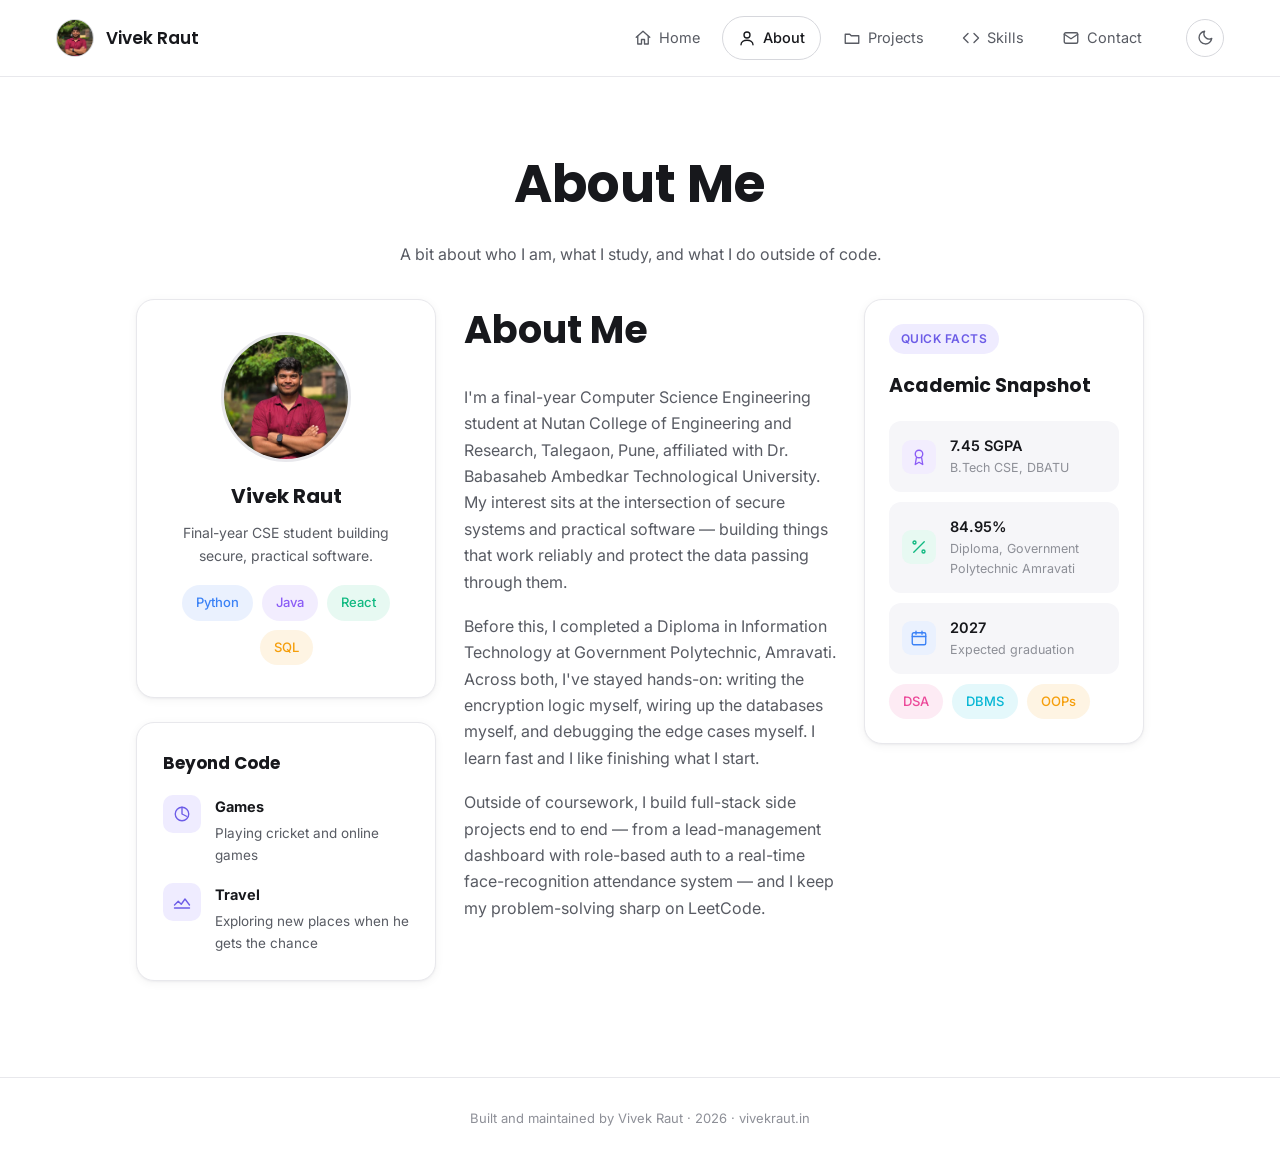
==== about.html @ debc8b9e "Replace with new portfolio design" ====
<!DOCTYPE html>
<html lang="en">
<head>
<meta charset="UTF-8">
<meta name="viewport" content="width=device-width, initial-scale=1.0">
<title>About — Vivek Raut</title>
<meta name="description" content="About Vivek Raut — Computer Science Engineering student at Nutan College of Engineering and Research, Talegaon, Pune.">
<link rel="preconnect" href="https://fonts.googleapis.com">
<link rel="preconnect" href="https://fonts.gstatic.com" crossorigin>
<link href="https://fonts.googleapis.com/css2?family=Poppins:wght@500;600;700&family=Inter:wght@400;500;600&family=IBM+Plex+Mono:wght@400;500&display=swap" rel="stylesheet">
<link rel="stylesheet" href="css/style.css">
</head>
<body>

<nav class="nav">
  <a href="index.html" class="nav__brand">
    <img src="assets/vivek-circle.jpg" alt="">
    <span>Vivek Raut</span>
  </a>
  <ul class="nav__links" id="navLinks">
    <li><a href="index.html"><svg class="icon" viewBox="0 0 24 24"><path d="M3 11l9-8 9 8"/><path d="M5 10v10h5v-6h4v6h5V10"/></svg>Home</a></li>
    <li><a href="about.html" class="is-active"><svg class="icon" viewBox="0 0 24 24"><circle cx="12" cy="8" r="4"/><path d="M4 21c0-4 4-6 8-6s8 2 8 6"/></svg>About</a></li>
    <li><a href="projects.html"><svg class="icon" viewBox="0 0 24 24"><path d="M3 7h6l2 2h10v10H3z"/></svg>Projects</a></li>
    <li><a href="skills.html"><svg class="icon" viewBox="0 0 24 24"><path d="M8 6l-6 6 6 6"/><path d="M16 6l6 6-6 6"/></svg>Skills</a></li>
    <li><a href="contact.html"><svg class="icon" viewBox="0 0 24 24"><rect x="3" y="5" width="18" height="14" rx="2"/><path d="M3 7l9 6 9-6"/></svg>Contact</a></li>
  </ul>
  <div class="nav__actions">
    <button class="nav__theme" id="themeToggle" aria-label="Toggle theme">
      <svg class="icon icon-moon" viewBox="0 0 24 24"><path d="M21 12.5A8.5 8.5 0 1111.5 3 7 7 0 0021 12.5z"/></svg>
      <svg class="icon icon-sun" viewBox="0 0 24 24"><circle cx="12" cy="12" r="4"/><path d="M12 2v2M12 20v2M4.9 4.9l1.4 1.4M17.7 17.7l1.4 1.4M2 12h2M20 12h2M4.9 19.1l1.4-1.4M17.7 6.3l1.4-1.4"/></svg>
    </button>
    <button class="nav__toggle" id="navToggle" aria-label="Toggle menu" aria-expanded="false">
      <span></span><span></span><span></span>
    </button>
  </div>
</nav>

<div class="page-head reveal">
  <h1 class="page-head__title">About Me</h1>
  <p class="page-head__desc">A bit about who I am, what I study, and what I do outside of code.</p>
</div>

<section class="section">
  <div class="about__layout">

    <aside>
      <div class="card profile-card reveal">
        <img src="assets/vivek-circle.jpg" alt="Vivek Raut">
        <h2>Vivek Raut</h2>
        <p>Final-year CSE student building secure, practical software.</p>
        <div class="chips">
          <span class="chip chip--blue">Python</span>
          <span class="chip chip--purple">Java</span>
          <span class="chip chip--green">React</span>
          <span class="chip chip--amber">SQL</span>
        </div>
      </div>

      <div class="card hobbies-card reveal">
        <h3>Beyond Code</h3>
        <div class="hobby">
          <span class="hobby__icon">
            <svg class="icon" viewBox="0 0 24 24" width="18" height="18"><circle cx="12" cy="12" r="9"/><path d="M12 3v9l6 3"/></svg>
          </span>
          <div>
            <h4>Games</h4>
            <p>Playing cricket and online games</p>
          </div>
        </div>
        <div class="hobby">
          <span class="hobby__icon">
            <svg class="icon" viewBox="0 0 24 24" width="18" height="18"><path d="M2 16l5-5 4 4 5-7 6 8"/><path d="M2 20h20"/></svg>
          </span>
          <div>
            <h4>Travel</h4>
            <p>Exploring new places when he gets the chance</p>
          </div>
        </div>
      </div>
    </aside>

    <div class="about-main reveal">
      <h1>About Me</h1>
      <p>
        I'm a final-year Computer Science Engineering student at Nutan
        College of Engineering and Research, Talegaon, Pune, affiliated
        with Dr. Babasaheb Ambedkar Technological University. My interest
        sits at the intersection of secure systems and practical software —
        building things that work reliably and protect the data passing
        through them.
      </p>
      <p>
        Before this, I completed a Diploma in Information Technology at
        Government Polytechnic, Amravati. Across both, I've stayed
        hands-on: writing the encryption logic myself, wiring up the
        databases myself, and debugging the edge cases myself. I learn
        fast and I like finishing what I start.
      </p>
      <p>
        Outside of coursework, I build full-stack side projects end to
        end — from a lead-management dashboard with role-based auth to a
        real-time face-recognition attendance system — and I keep my
        problem-solving sharp on LeetCode.
      </p>
    </div>

    <aside>
      <div class="card facts-card reveal">
        <span class="facts-card__eyebrow">QUICK FACTS</span>
        <h3>Academic Snapshot</h3>

        <div class="fact-row">
          <span class="fact-row__icon" style="background:var(--purple-soft); color:var(--purple);">
            <svg class="icon" viewBox="0 0 24 24" width="17" height="17"><circle cx="12" cy="8" r="5"/><path d="M8.5 13L7 22l5-3 5 3-1.5-9"/></svg>
          </span>
          <div>
            <div class="fact-row__value">7.45 SGPA</div>
            <div class="fact-row__label">B.Tech CSE, DBATU</div>
          </div>
        </div>

        <div class="fact-row">
          <span class="fact-row__icon" style="background:var(--green-soft); color:var(--green);">
            <svg class="icon" viewBox="0 0 24 24" width="17" height="17"><circle cx="6" cy="6" r="2"/><circle cx="18" cy="18" r="2"/><path d="M19 5L5 19"/></svg>
          </span>
          <div>
            <div class="fact-row__value">84.95%</div>
            <div class="fact-row__label">Diploma, Government Polytechnic Amravati</div>
          </div>
        </div>

        <div class="fact-row">
          <span class="fact-row__icon" style="background:var(--blue-soft); color:var(--blue);">
            <svg class="icon" viewBox="0 0 24 24" width="17" height="17"><rect x="3" y="5" width="18" height="16" rx="2"/><path d="M8 3v4M16 3v4M3 10h18"/></svg>
          </span>
          <div>
            <div class="fact-row__value">2027</div>
            <div class="fact-row__label">Expected graduation</div>
          </div>
        </div>

        <div class="chips">
          <span class="chip chip--pink">DSA</span>
          <span class="chip chip--cyan">DBMS</span>
          <span class="chip chip--amber">OOPs</span>
        </div>
      </div>
    </aside>

  </div>
</section>

<footer class="footer">
  <p>Built and maintained by Vivek Raut · <span id="year"></span> · vivekraut.in</p>
</footer>

<script src="js/script.js"></script>
</body>
</html>
---- css/style.css ----
/* ============================================================
   TOKENS
   ============================================================ */
:root{
  --bg: #FFFFFF;
  --bg-soft: #F6F6F9;
  --bg-card: #FFFFFF;
  --ink: #17181C;
  --ink-dim: #585B63;
  --ink-faint: #8D8F97;
  --border: #E8E8EC;
  --border-strong: #D6D7DC;

  --accent: #6C5CE7;
  --accent-ink: #FFFFFF;
  --accent-soft: #EFECFF;

  --blue: #3B82F6;   --blue-soft: #EAF1FE;
  --purple:#8B5CF6;  --purple-soft:#F2EDFE;
  --green: #10B981;  --green-soft: #E7F9F2;
  --amber: #F59E0B;  --amber-soft: #FEF4E3;
  --pink:  #EC4899;  --pink-soft:  #FDEBF4;
  --cyan:  #06B6D4;  --cyan-soft:  #E4F8FB;

  --shadow: 0 2px 10px rgba(20,20,30,0.05), 0 1px 2px rgba(20,20,30,0.04);
  --shadow-lift: 0 14px 30px rgba(20,20,30,0.09);

  --font-display: 'Poppins', 'Inter', sans-serif;
  --font-body: 'Inter', -apple-system, sans-serif;
  --font-mono: 'IBM Plex Mono', 'SF Mono', monospace;

  --container: 1120px;
  --pad: clamp(20px, 5vw, 56px);
  --radius: 18px;
}

[data-theme="dark"]{
  --bg: #121214;
  --bg-soft: #1A1B1E;
  --bg-card: #1D1E22;
  --ink: #F1F1F3;
  --ink-dim: #ACAEB6;
  --ink-faint: #77797F;
  --border: #2A2B30;
  --border-strong: #38393F;
  --accent-soft: #262047;
  --blue-soft:#152238; --purple-soft:#211a38; --green-soft:#132a22;
  --amber-soft:#2c2312; --pink-soft:#2c1621; --cyan-soft:#0f242a;
  --shadow: 0 2px 10px rgba(0,0,0,0.35), 0 1px 2px rgba(0,0,0,0.3);
  --shadow-lift: 0 16px 34px rgba(0,0,0,0.45);
}

*{ box-sizing: border-box; margin:0; padding:0; }
html{ scroll-behavior: smooth; }

body{
  background: var(--bg);
  color: var(--ink);
  font-family: var(--font-body);
  line-height: 1.65;
  -webkit-font-smoothing: antialiased;
  transition: background 0.25s ease, color 0.25s ease;
}

a{ color: inherit; text-decoration: none; }
img{ max-width: 100%; display:block; }
ul{ list-style:none; }
::selection{ background: var(--accent); color: #fff; }
:focus-visible{ outline: 2px solid var(--accent); outline-offset: 3px; }

.icon{ width: 18px; height: 18px; stroke: currentColor; fill:none; stroke-width: 1.8; stroke-linecap: round; stroke-linejoin: round; flex-shrink:0; }

/* ============================================================
   NAV
   ============================================================ */
.nav{
  position: sticky; top:0; z-index: 100;
  display:flex; align-items:center; gap: 28px;
  padding: 16px var(--pad);
  background: color-mix(in srgb, var(--bg) 88%, transparent);
  backdrop-filter: blur(10px);
  border-bottom: 1px solid var(--border);
}
.nav__brand{ display:flex; align-items:center; gap: 12px; margin-right: auto; }
.nav__brand img{ width: 38px; height: 38px; border-radius: 50%; object-fit: cover; border: 1.5px solid var(--border-strong); }
.nav__brand span{ font-family: var(--font-display); font-weight: 600; font-size: 17px; }

.nav__links{ display:flex; gap: 6px; }
.nav__links a{
  display:flex; align-items:center; gap: 7px;
  padding: 9px 15px;
  border-radius: 999px;
  border: 1px solid transparent;
  font-size: 14.5px;
  color: var(--ink-dim);
  transition: border-color 0.2s ease, color 0.2s ease;
}
.nav__links a:hover{ color: var(--ink); }
.nav__links a.is-active{ border-color: var(--border-strong); color: var(--ink); font-weight: 500; }

.nav__actions{ display:flex; align-items:center; gap: 10px; }
.nav__theme{
  display:flex; align-items:center; justify-content:center;
  width: 38px; height: 38px;
  border: 1px solid var(--border-strong);
  border-radius: 50%;
  color: var(--ink-dim);
  background: none; cursor: pointer;
  transition: color 0.2s ease, border-color 0.2s ease;
}
.nav__theme:hover{ color: var(--accent); border-color: var(--accent); }
.nav__theme .icon-moon{ display:block; }
.nav__theme .icon-sun{ display:none; }
[data-theme="dark"] .nav__theme .icon-moon{ display:none; }
[data-theme="dark"] .nav__theme .icon-sun{ display:block; }

.nav__toggle{ display:none; flex-direction: column; gap: 5px; background:none; border:none; cursor:pointer; padding: 8px; }
.nav__toggle span{ width: 22px; height:2px; background: var(--ink); }

@media (max-width: 900px){
  .nav__links{
    position: fixed; top: 70px; right: 16px; left: 16px;
    flex-direction: column; gap: 6px;
    background: var(--bg-card);
    border: 1px solid var(--border);
    border-radius: 16px;
    padding: 10px;
    box-shadow: var(--shadow-lift);
    transform: translateY(-12px); opacity: 0; pointer-events: none;
    transition: transform 0.2s ease, opacity 0.2s ease;
  }
  .nav__links.is-open{ transform: translateY(0); opacity: 1; pointer-events: auto; }
  .nav__links a{ width: 100%; }
  .nav__toggle{ display:flex; }
}

/* ============================================================
   BUTTONS
   ============================================================ */
.btn{
  display:inline-flex; align-items:center; gap: 9px;
  padding: 13px 24px;
  border-radius: 999px;
  font-size: 14.5px; font-weight: 500;
  border: 1px solid var(--border-strong);
  color: var(--ink);
  transition: all 0.2s ease;
}
.btn:hover{ border-color: var(--accent); color: var(--accent); transform: translateY(-1px); }
.btn--solid{ background: var(--accent); border-color: var(--accent); color: #fff; }
.btn--solid:hover{ background: #5b4bd6; color: #fff; transform: translateY(-1px); }
.btn--block{ width: 100%; justify-content: center; }

/* ============================================================
   PAGE HERO HEADER (About/Projects/Skills/Contact top banner)
   ============================================================ */
.page-head{ max-width: var(--container); margin: 0 auto; padding: 64px var(--pad) 12px; text-align:center; }
.page-head__title{ font-family: var(--font-display); font-weight: 700; font-size: clamp(34px, 5vw, 52px); margin-bottom: 14px; }
.page-head__desc{ color: var(--ink-dim); max-width: 560px; margin: 0 auto; font-size: 16px; }

/* ============================================================
   HOME HERO
   ============================================================ */
.hero{ max-width: var(--container); margin: 0 auto; padding: 64px var(--pad) 80px; text-align:center; }

.hero__photo{ position:relative; width: 220px; height: 220px; margin: 0 auto 36px; }
.hero__photo::before{
  content:"";
  position:absolute; inset: -10px;
  border-radius: 50%;
  background: conic-gradient(from 180deg, var(--accent), var(--pink), var(--cyan), var(--accent));
  filter: blur(18px);
  opacity: 0.45;
  z-index: 0;
}
.hero__photo img{
  position:relative; z-index:1;
  width: 100%; height: 100%; border-radius: 50%;
  object-fit: cover;
  border: 4px solid var(--bg);
}

.hero__title{ font-family: var(--font-display); font-weight: 700; font-size: clamp(34px, 6vw, 58px); line-height: 1.15; margin-bottom: 18px; }
.hero__title span{ color: var(--accent); }
.hero__desc{ color: var(--ink-dim); font-size: clamp(15px, 1.6vw, 18px); max-width: 560px; margin: 0 auto 32px; }

.hero__actions{ display:flex; flex-wrap: wrap; justify-content:center; gap: 14px; margin-bottom: 44px; }

.follow{ display:flex; flex-direction: column; align-items:center; gap: 16px; }
.follow__label{ font-family: var(--font-display); font-weight: 600; font-size: 15px; color: var(--ink-dim); }
.follow__links{ display:flex; gap: 14px; }
.follow__links a{
  display:flex; align-items:center; justify-content:center;
  width: 42px; height: 42px;
  border: 1px solid var(--border-strong);
  border-radius: 50%;
  color: var(--ink-dim);
  transition: all 0.2s ease;
}
.follow__links a:hover{ color: var(--accent); border-color: var(--accent); transform: translateY(-2px); }

/* ============================================================
   SECTIONS (generic)
   ============================================================ */
.section{ max-width: var(--container); margin: 0 auto; padding: 20px var(--pad) 96px; }
.reveal{ opacity:0; transform: translateY(20px); transition: opacity 0.6s ease, transform 0.6s ease; }
.reveal.is-visible{ opacity:1; transform:none; }

.card{
  background: var(--bg-card);
  border: 1px solid var(--border);
  border-radius: var(--radius);
  box-shadow: var(--shadow);
}

/* ============================================================
   ABOUT PAGE
   ============================================================ */
.about__layout{ display:grid; grid-template-columns: 300px 1fr 280px; gap: 28px; align-items:start; }

.profile-card{ padding: 32px 26px; text-align:center; }
.profile-card img{ width: 130px; height: 130px; border-radius: 50%; object-fit:cover; margin: 0 auto 18px; border: 3px solid var(--border); }
.profile-card h2{ font-family: var(--font-display); font-size: 20px; margin-bottom: 8px; }
.profile-card p{ color: var(--ink-dim); font-size: 14px; margin-bottom: 18px; }
.profile-card .chips{ justify-content:center; }

.hobbies-card{ padding: 26px; margin-top: 24px; }
.hobbies-card h3{ font-family: var(--font-display); font-size: 17px; margin-bottom: 18px; }
.hobby{ display:flex; gap: 14px; margin-bottom: 16px; }
.hobby:last-child{ margin-bottom:0; }
.hobby__icon{
  flex-shrink:0; width: 38px; height: 38px; border-radius: 10px;
  display:flex; align-items:center; justify-content:center;
  background: var(--accent-soft); color: var(--accent);
}
.hobby h4{ font-size: 14.5px; margin-bottom: 3px; }
.hobby p{ font-size: 13.5px; color: var(--ink-dim); }

.about-main h1{ font-family: var(--font-display); font-weight: 700; font-size: clamp(28px, 3.4vw, 38px); margin-bottom: 22px; }
.about-main p{ color: var(--ink-dim); margin-bottom: 18px; max-width: 620px; }

.facts-card{ padding: 24px; }
.facts-card__eyebrow{
  display:inline-block; font-size: 12px; font-weight: 600; letter-spacing: 0.04em;
  color: var(--accent); background: var(--accent-soft);
  padding: 5px 12px; border-radius: 999px; margin-bottom: 16px;
}
.facts-card h3{ font-family: var(--font-display); font-size: 19px; margin-bottom: 20px; }
.fact-row{
  display:flex; align-items:center; gap: 14px;
  padding: 13px; border-radius: 12px; background: var(--bg-soft);
  margin-bottom: 10px;
}
.fact-row:last-of-type{ margin-bottom: 18px; }
.fact-row__icon{ width: 34px; height: 34px; border-radius: 9px; display:flex; align-items:center; justify-content:center; flex-shrink:0; }
.fact-row__value{ font-weight: 600; font-size: 14.5px; }
.fact-row__label{ font-size: 12.5px; color: var(--ink-faint); }

@media (max-width: 980px){
  .about__layout{ grid-template-columns: 1fr; }
}

/* ============================================================
   PROJECTS PAGE
   ============================================================ */
.projects__grid{ display:grid; grid-template-columns: repeat(auto-fit, minmax(300px, 1fr)); gap: 26px; }
.project-card{ overflow:hidden; display:flex; flex-direction:column; }
.project-card__cover{
  height: 160px;
  display:flex; align-items:center; justify-content:center;
}
.project-card__cover .icon{ width: 46px; height: 46px; color: #fff; opacity: 0.9; }
.project-card__body{ padding: 22px 24px 26px; display:flex; flex-direction:column; gap: 12px; flex:1; }
.project-card__title{ font-family: var(--font-display); font-weight: 600; font-size: 19px; }
.project-card__desc{ color: var(--ink-dim); font-size: 14px; flex:1; }
.project-card__links{ display:flex; gap: 10px; margin-top: 4px; }
.project-card__links a{
  display:flex; align-items:center; gap: 6px;
  font-size: 13px; font-weight: 500;
  padding: 8px 14px; border-radius: 999px;
  border: 1px solid var(--border-strong);
  color: var(--ink-dim);
  transition: all 0.2s ease;
}
.project-card__links a:hover{ color: var(--accent); border-color: var(--accent); }

.cover--indigo{ background: linear-gradient(135deg, #6C5CE7, #8B5CF6); }
.cover--teal{ background: linear-gradient(135deg, #10B981, #06B6D4); }
.cover--rose{ background: linear-gradient(135deg, #EC4899, #F59E0B); }

/* ============================================================
   SKILLS PAGE
   ============================================================ */
.skills__grid{ display:grid; grid-template-columns: repeat(2, 1fr); gap: 22px; }
.skill-card{ padding: 26px; }
.skill-card h3{ font-family: var(--font-display); font-size: 18px; margin-bottom: 16px; }
.chips{ display:flex; flex-wrap:wrap; gap: 9px; }
.chip{
  font-size: 13px; font-weight: 500;
  padding: 7px 14px; border-radius: 999px;
}
.chip--blue{ background: var(--blue-soft); color: var(--blue); }
.chip--purple{ background: var(--purple-soft); color: var(--purple); }
.chip--green{ background: var(--green-soft); color: var(--green); }
.chip--amber{ background: var(--amber-soft); color: var(--amber); }
.chip--pink{ background: var(--pink-soft); color: var(--pink); }
.chip--cyan{ background: var(--cyan-soft); color: var(--cyan); }

@media (max-width: 700px){ .skills__grid{ grid-template-columns: 1fr; } }

/* ============================================================
   CONTACT PAGE
   ============================================================ */
.contact__layout{ display:grid; grid-template-columns: 1fr 1fr; gap: 32px; align-items:start; }
.contact-info h2{ font-family: var(--font-display); font-size: 22px; margin-bottom: 22px; }
.contact-row{ display:flex; align-items:flex-start; gap: 16px; margin-bottom: 22px; }
.contact-row__icon{
  width: 42px; height: 42px; border-radius: 12px;
  background: var(--accent-soft); color: var(--accent);
  display:flex; align-items:center; justify-content:center; flex-shrink:0;
}
.contact-row h4{ font-size: 14px; color: var(--ink-faint); margin-bottom: 2px; font-weight: 500; }
.contact-row p, .contact-row a{ font-size: 15.5px; font-weight: 500; }
.contact-row a:hover{ color: var(--accent); }

.contact-info .follow{ align-items: flex-start; margin-top: 32px; }
.contact-info .follow__links{ justify-content: flex-start; }

.collab-card{ padding: 32px; text-align:center; }
.collab-card h3{ font-family: var(--font-display); font-size: 21px; margin-bottom: 10px; }
.collab-card p{ color: var(--ink-dim); font-size: 14.5px; margin-bottom: 24px; }
.collab-card .btn{ margin-bottom: 12px; }
.collab-card__divider{ border-top: 1px solid var(--border); margin: 20px 0; }
.collab-card__note{ font-size: 13.5px; color: var(--ink-faint); }
.collab-card__note a{ color: var(--accent); font-weight: 500; }

@media (max-width: 860px){ .contact__layout{ grid-template-columns: 1fr; } }

/* ============================================================
   FOOTER
   ============================================================ */
.footer{ text-align:center; padding: 30px var(--pad) 44px; font-size: 13px; color: var(--ink-faint); border-top: 1px solid var(--border); }

/* ============================================================
   REDUCED MOTION
   ============================================================ */
@media (prefers-reduced-motion: reduce){
  html{ scroll-behavior: auto; }
  .reveal{ opacity:1; transform:none; transition:none; }
  *{ animation-duration: 0.001ms !important; transition-duration: 0.001ms !important; }
}
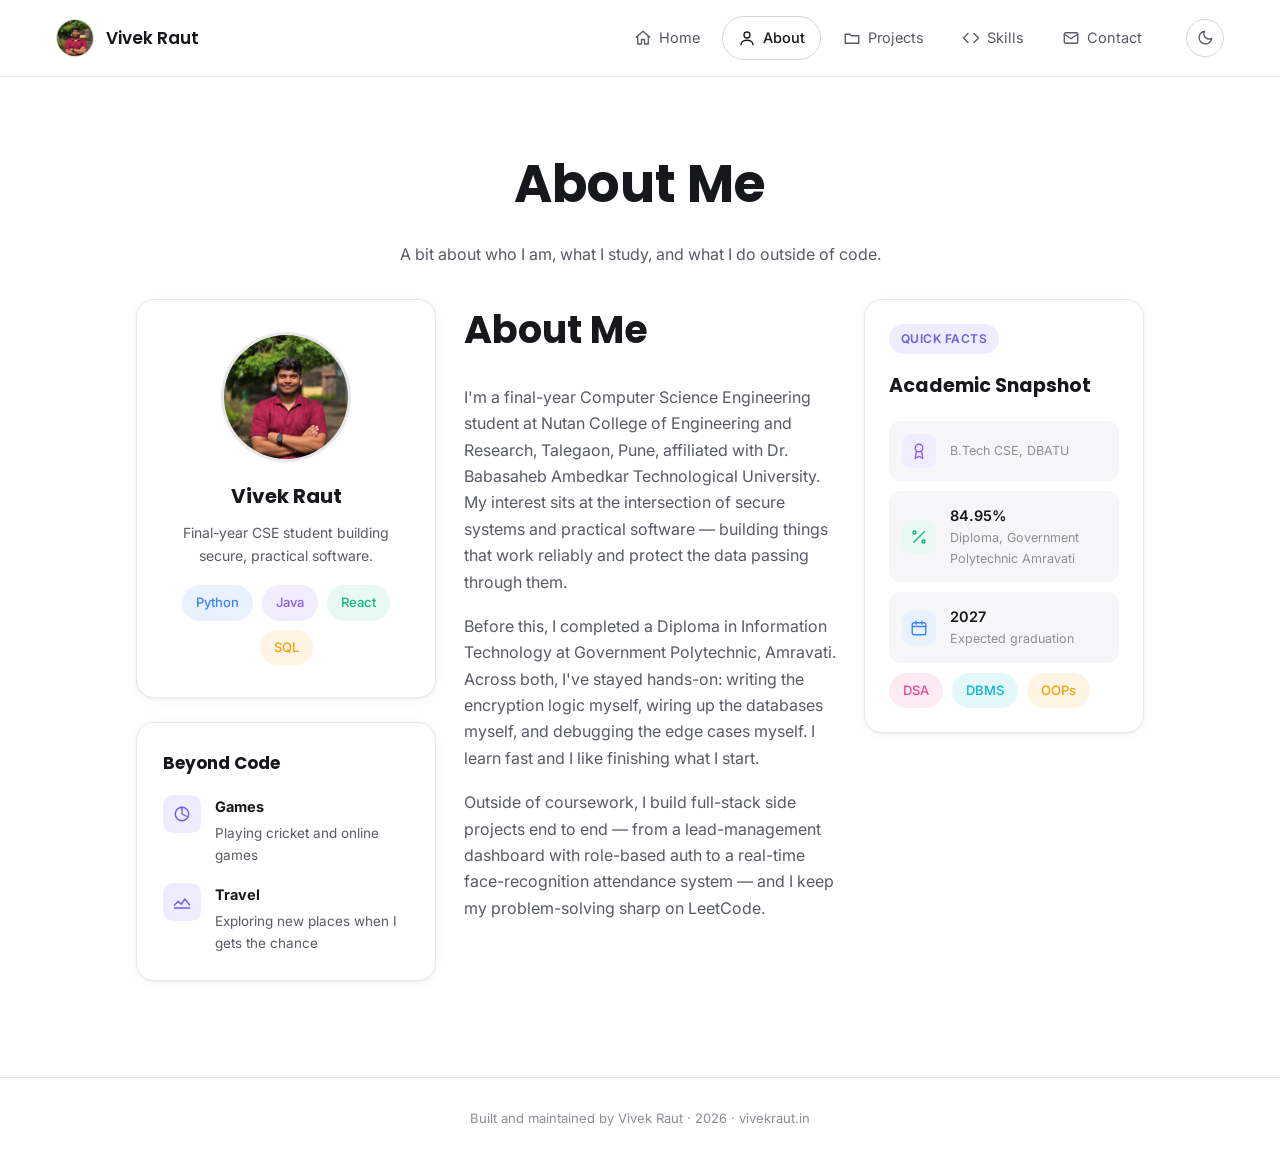
==== commit 7714fee9: "Update about page" ====
--- a/about.html
+++ b/about.html
@@ -73,7 +73,7 @@
           </span>
           <div>
             <h4>Travel</h4>
-            <p>Exploring new places when he gets the chance</p>
+            <p>Exploring new places when I gets the chance</p>
           </div>
         </div>
       </div>
@@ -114,7 +114,6 @@
             <svg class="icon" viewBox="0 0 24 24" width="17" height="17"><circle cx="12" cy="8" r="5"/><path d="M8.5 13L7 22l5-3 5 3-1.5-9"/></svg>
           </span>
           <div>
-            <div class="fact-row__value">7.45 SGPA</div>
             <div class="fact-row__label">B.Tech CSE, DBATU</div>
           </div>
         </div>
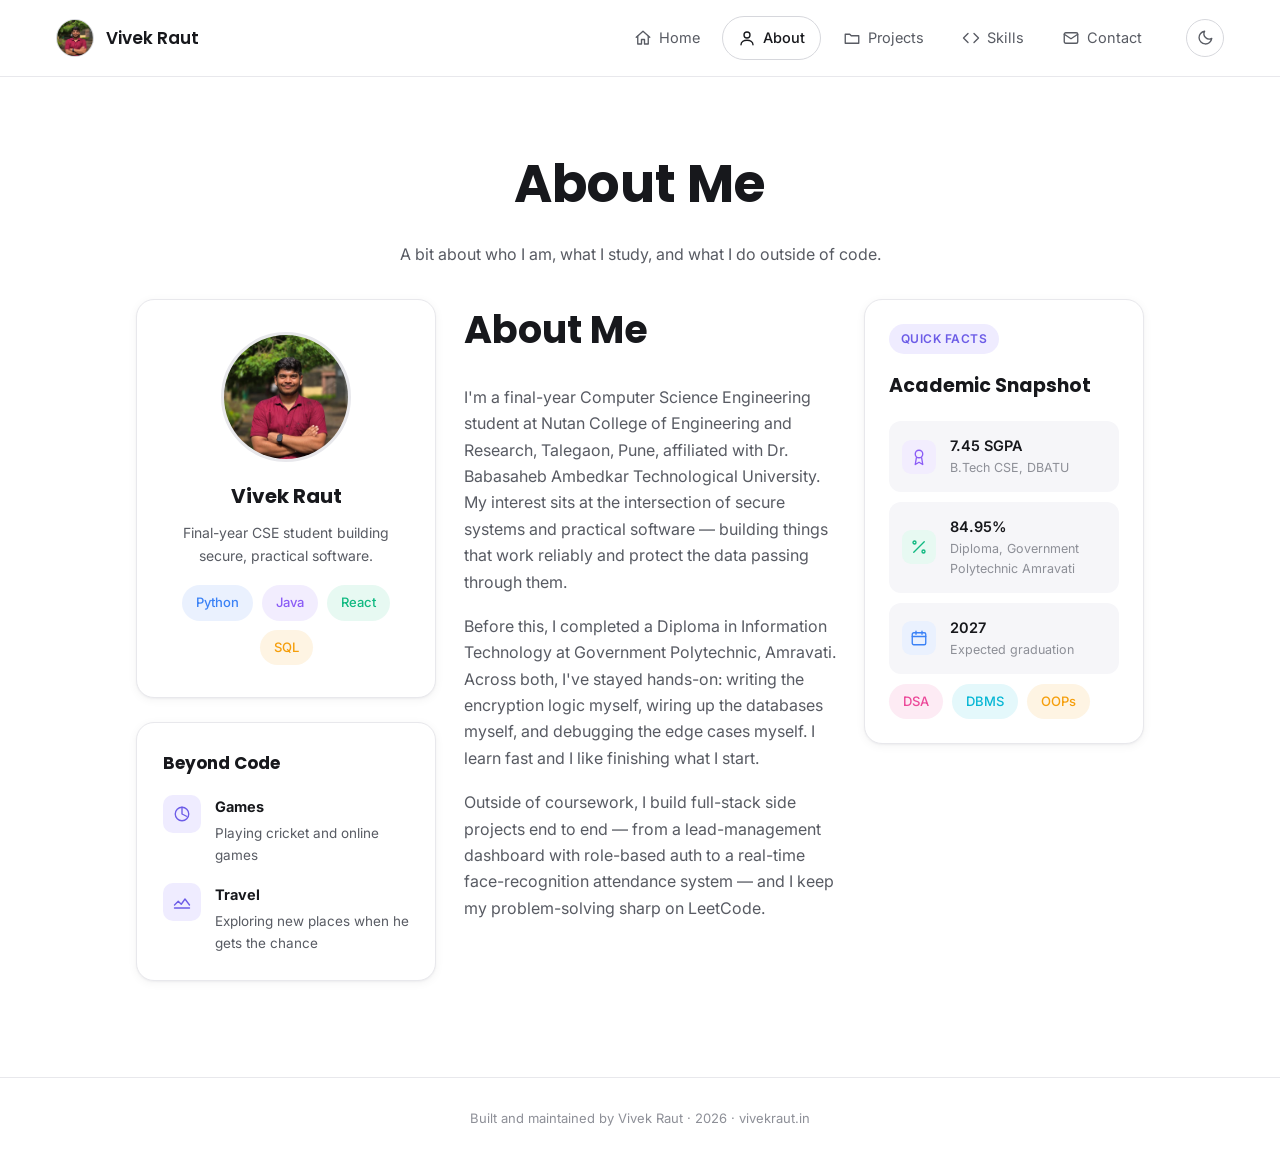
==== commit de28ec74: "Update portfolio" ====
--- a/about.html
+++ b/about.html
@@ -73,7 +73,7 @@
           </span>
           <div>
             <h4>Travel</h4>
-            <p>Exploring new places when I gets the chance</p>
+            <p>Exploring new places when he gets the chance</p>
           </div>
         </div>
       </div>
@@ -114,6 +114,7 @@
             <svg class="icon" viewBox="0 0 24 24" width="17" height="17"><circle cx="12" cy="8" r="5"/><path d="M8.5 13L7 22l5-3 5 3-1.5-9"/></svg>
           </span>
           <div>
+            <div class="fact-row__value">7.45 SGPA</div>
             <div class="fact-row__label">B.Tech CSE, DBATU</div>
           </div>
         </div>
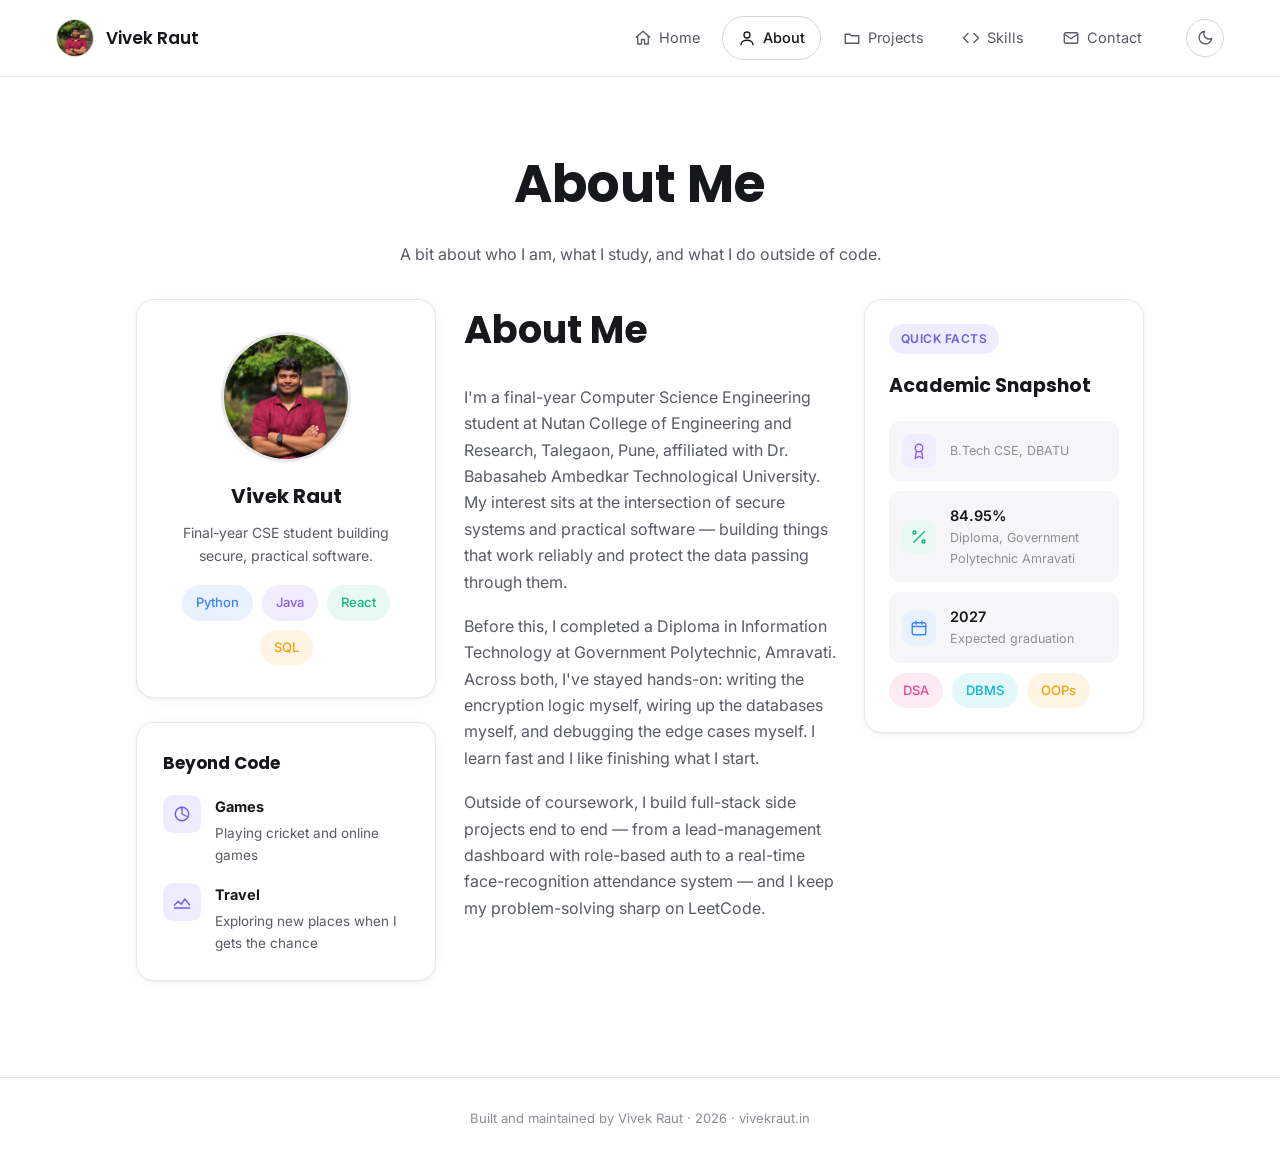
==== commit ac5d979b: "Update about.html" ====
--- a/about.html
+++ b/about.html
@@ -73,7 +73,7 @@
           </span>
           <div>
             <h4>Travel</h4>
-            <p>Exploring new places when he gets the chance</p>
+            <p>Exploring new places when I gets the chance</p>
           </div>
         </div>
       </div>
@@ -114,7 +114,6 @@
             <svg class="icon" viewBox="0 0 24 24" width="17" height="17"><circle cx="12" cy="8" r="5"/><path d="M8.5 13L7 22l5-3 5 3-1.5-9"/></svg>
           </span>
           <div>
-            <div class="fact-row__value">7.45 SGPA</div>
             <div class="fact-row__label">B.Tech CSE, DBATU</div>
           </div>
         </div>
